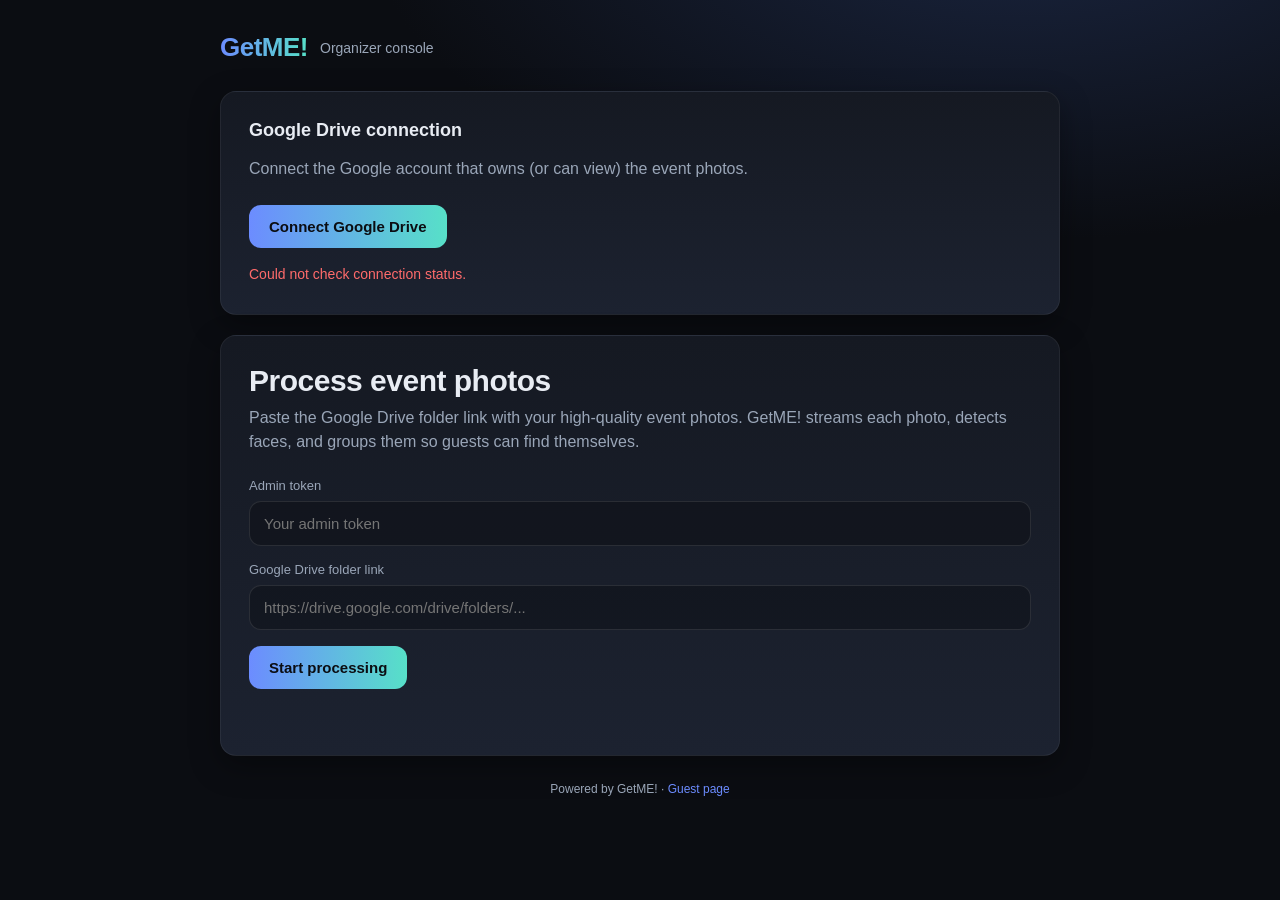
==== static/admin.html @ 9de5cbfc "Initial commit: GetME! event photo matching PoC. FastAPI app with Google Drive OAuth, face clusterin" ====
<!DOCTYPE html>
<html lang="en">
<head>
  <meta charset="UTF-8" />
  <meta name="viewport" content="width=device-width, initial-scale=1.0" />
  <title>GetME! - Organizer</title>
  <link rel="stylesheet" href="/static/style.css" />
</head>
<body>
  <div class="wrap">
    <header class="brand">
      <span class="logo">GetME!</span>
      <span class="tag">Organizer console</span>
    </header>

    <div class="card" style="margin-bottom: 20px;">
      <h2>Google Drive connection</h2>
      <p class="lead" id="connLead">Connect the Google account that owns (or can view) the event photos.</p>
      <div class="row">
        <button class="btn" id="connectBtn">Connect Google Drive</button>
        <button class="btn secondary hidden" id="disconnectBtn">Disconnect</button>
      </div>
      <div class="status" id="connStatus"></div>
    </div>

    <div class="card">
      <h1>Process event photos</h1>
      <p class="lead">Paste the Google Drive folder link with your high-quality event photos.
        GetME! streams each photo, detects faces, and groups them so guests can find themselves.</p>

      <label for="adminToken">Admin token</label>
      <input type="password" id="adminToken" placeholder="Your admin token" />

      <label for="driveLink">Google Drive folder link</label>
      <input type="text" id="driveLink" placeholder="https://drive.google.com/drive/folders/..." />

      <div class="row">
        <button class="btn" id="startBtn">Start processing</button>
      </div>

      <div class="progress" id="progress"><div id="progressBar"></div></div>
      <div class="status" id="status"></div>
    </div>

    <p class="foot">Powered by GetME! &middot; <a class="link" href="/">Guest page</a></p>
  </div>

  <script src="/static/admin.js"></script>
</body>
</html>
---- static/style.css ----
:root {
  --bg: #0b0d12;
  --panel: #151922;
  --panel-2: #1c2230;
  --text: #e8ecf3;
  --muted: #9aa6b8;
  --brand: #6c8cff;
  --brand-2: #57e0c8;
  --danger: #ff6b6b;
  --ok: #57e0a0;
  --radius: 16px;
  --shadow: 0 10px 30px rgba(0, 0, 0, 0.35);
}

* { box-sizing: border-box; }

body {
  margin: 0;
  font-family: -apple-system, BlinkMacSystemFont, "Segoe UI", Roboto, Helvetica, Arial, sans-serif;
  background: radial-gradient(1200px 600px at 80% -10%, #1a2540 0%, var(--bg) 55%) fixed;
  color: var(--text);
  min-height: 100vh;
}

.wrap {
  max-width: 880px;
  margin: 0 auto;
  padding: 32px 20px 80px;
}

header.brand {
  display: flex;
  align-items: center;
  gap: 12px;
  margin-bottom: 28px;
}

.logo {
  font-weight: 800;
  font-size: 26px;
  letter-spacing: -0.5px;
  background: linear-gradient(90deg, var(--brand), var(--brand-2));
  -webkit-background-clip: text;
  background-clip: text;
  color: transparent;
}

.tag { color: var(--muted); font-size: 14px; }

.card {
  background: linear-gradient(180deg, var(--panel), var(--panel-2));
  border: 1px solid rgba(255, 255, 255, 0.06);
  border-radius: var(--radius);
  padding: 28px;
  box-shadow: var(--shadow);
}

h1 { font-size: 30px; margin: 0 0 8px; letter-spacing: -0.5px; }
h2 { font-size: 18px; margin: 0 0 16px; }
p.lead { color: var(--muted); margin: 0 0 24px; line-height: 1.5; }

label { display: block; font-size: 13px; color: var(--muted); margin: 0 0 8px; }

input[type="text"], input[type="password"] {
  width: 100%;
  padding: 13px 14px;
  border-radius: 12px;
  border: 1px solid rgba(255, 255, 255, 0.1);
  background: rgba(0, 0, 0, 0.25);
  color: var(--text);
  font-size: 15px;
  margin-bottom: 16px;
}

input:focus { outline: 2px solid var(--brand); border-color: transparent; }

.btn {
  appearance: none;
  border: none;
  cursor: pointer;
  border-radius: 12px;
  padding: 13px 20px;
  font-size: 15px;
  font-weight: 600;
  color: #0b0d12;
  background: linear-gradient(90deg, var(--brand), var(--brand-2));
  transition: transform 0.05s ease, opacity 0.2s ease;
}
.btn:hover { opacity: 0.92; }
.btn:active { transform: translateY(1px); }
.btn[disabled] { opacity: 0.5; cursor: not-allowed; }

.btn.secondary {
  background: rgba(255, 255, 255, 0.08);
  color: var(--text);
  border: 1px solid rgba(255, 255, 255, 0.12);
}

.dropzone {
  border: 2px dashed rgba(255, 255, 255, 0.18);
  border-radius: 14px;
  padding: 40px 20px;
  text-align: center;
  color: var(--muted);
  cursor: pointer;
  transition: border-color 0.2s ease, background 0.2s ease;
}
.dropzone:hover, .dropzone.drag { border-color: var(--brand); background: rgba(108, 140, 255, 0.06); }
.dropzone strong { color: var(--text); }

.camera-actions { margin-bottom: 8px; }
.camera-actions .btn { flex: 1; min-width: 140px; }

.preview {
  margin-top: 18px;
  display: none;
  text-align: center;
}
.preview img {
  max-height: 220px;
  border-radius: 14px;
  border: 1px solid rgba(255, 255, 255, 0.1);
}

.status {
  margin-top: 18px;
  font-size: 14px;
  color: var(--muted);
  min-height: 20px;
}
.status.ok { color: var(--ok); }
.status.err { color: var(--danger); }

.progress {
  height: 10px;
  background: rgba(255, 255, 255, 0.08);
  border-radius: 999px;
  overflow: hidden;
  margin: 14px 0;
  display: none;
}
.progress > div {
  height: 100%;
  width: 0%;
  background: linear-gradient(90deg, var(--brand), var(--brand-2));
  transition: width 0.3s ease;
}

.result-banner {
  display: none;
  align-items: center;
  gap: 12px;
  padding: 16px 18px;
  border-radius: 12px;
  background: rgba(87, 224, 160, 0.12);
  border: 1px solid rgba(87, 224, 160, 0.3);
  margin: 20px 0;
  font-weight: 600;
}

.gallery {
  display: grid;
  grid-template-columns: repeat(auto-fill, minmax(120px, 1fr));
  gap: 10px;
  margin-top: 18px;
}
.gallery img {
  width: 100%;
  aspect-ratio: 1 / 1;
  object-fit: cover;
  border-radius: 10px;
  background: rgba(255, 255, 255, 0.04);
  border: 1px solid rgba(255, 255, 255, 0.08);
}

.row { display: flex; gap: 12px; flex-wrap: wrap; align-items: center; }
.spacer { flex: 1; }
.hidden { display: none !important; }
.foot { margin-top: 26px; color: var(--muted); font-size: 12px; text-align: center; }
a.link { color: var(--brand); text-decoration: none; }
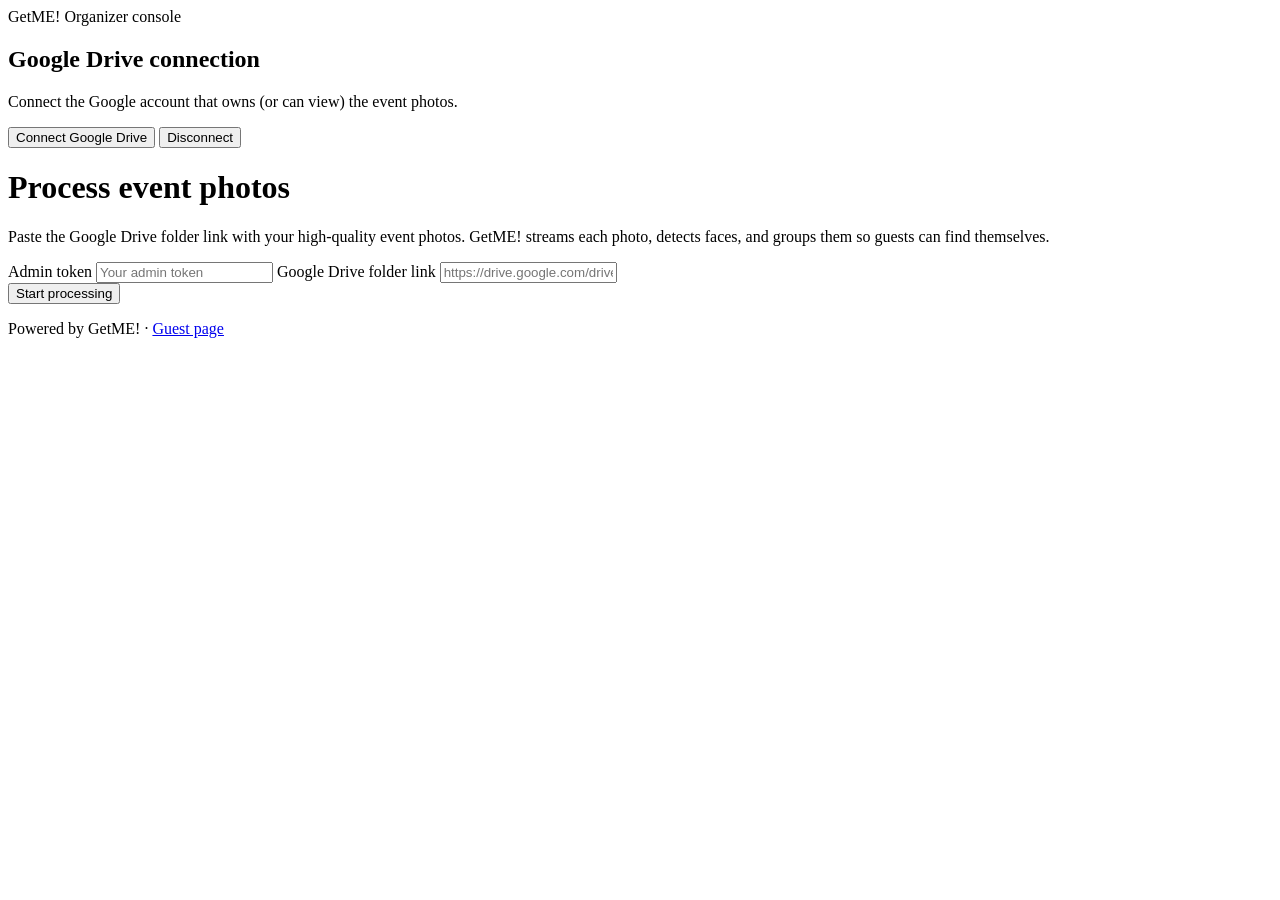
==== commit 21f56d95: "Add cloud relay so videographers run GetME locally behind a stable public URL. Studio signup, instal" ====
--- a/static/admin.html
+++ b/static/admin.html
@@ -4,7 +4,8 @@
   <meta charset="UTF-8" />
   <meta name="viewport" content="width=device-width, initial-scale=1.0" />
   <title>GetME! - Organizer</title>
-  <link rel="stylesheet" href="/static/style.css" />
+  <link rel="stylesheet" href="__BASE_PATH__/static/style.css" />
+  <script>window.GETME_BASE="__BASE_PATH__";</script>
 </head>
 <body>
   <div class="wrap">
@@ -45,6 +46,6 @@
     <p class="foot">Powered by GetME! &middot; <a class="link" href="/">Guest page</a></p>
   </div>
 
-  <script src="/static/admin.js"></script>
+  <script src="__BASE_PATH__/static/admin.js"></script>
 </body>
 </html>
